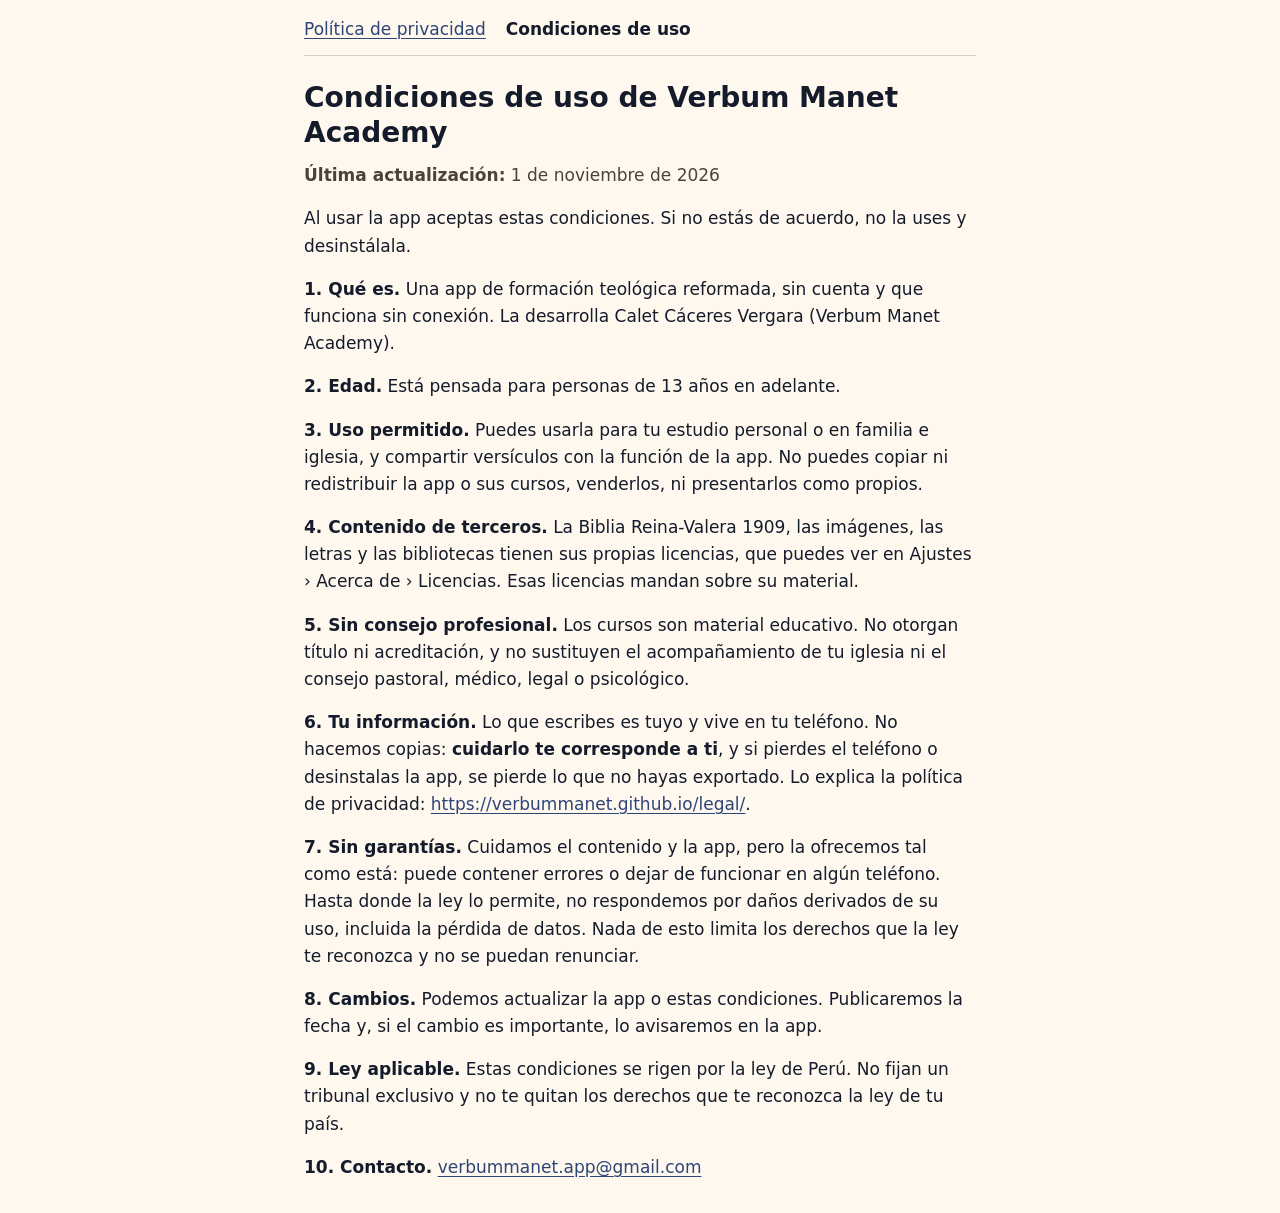
==== condiciones.html @ 3426b62d "Política de privacidad y condiciones de uso Sitio estático generado, sin JavaScript ni recursos de t" ====
<!doctype html>
<html lang="es">
<head>
<meta charset="utf-8">
<meta http-equiv="Content-Security-Policy" content="default-src 'none'; style-src 'self'; base-uri 'none'; form-action 'none'">
<meta name="referrer" content="no-referrer">
<meta name="viewport" content="width=device-width, initial-scale=1">
<meta name="color-scheme" content="light dark">
<title>Condiciones de uso · Verbum Manet Academy</title>
<link rel="stylesheet" href="estilo.css">
</head>
<body>
<nav aria-label="Documentos">
<a href="./">Política de privacidad</a>
<a href="condiciones.html" aria-current="page">Condiciones de uso</a>
</nav>
<main>
<h1>Condiciones de uso de Verbum Manet Academy</h1>
<p><strong>Última actualización:</strong> 1 de noviembre de 2026</p>
<p>Al usar la app aceptas estas condiciones. Si no estás de acuerdo, no la uses y desinstálala.</p>
<p><strong>1. Qué es.</strong> Una app de formación teológica reformada, sin cuenta y que funciona sin conexión. La desarrolla Calet Cáceres Vergara (Verbum Manet Academy).</p>
<p><strong>2. Edad.</strong> Está pensada para personas de 13 años en adelante.</p>
<p><strong>3. Uso permitido.</strong> Puedes usarla para tu estudio personal o en familia e iglesia, y compartir versículos con la función de la app. No puedes copiar ni redistribuir la app o sus cursos, venderlos, ni presentarlos como propios.</p>
<p><strong>4. Contenido de terceros.</strong> La Biblia Reina-Valera 1909, las imágenes, las letras y las bibliotecas tienen sus propias licencias, que puedes ver en Ajustes › Acerca de › Licencias. Esas licencias mandan sobre su material.</p>
<p><strong>5. Sin consejo profesional.</strong> Los cursos son material educativo. No otorgan título ni acreditación, y no sustituyen el acompañamiento de tu iglesia ni el consejo pastoral, médico, legal o psicológico.</p>
<p><strong>6. Tu información.</strong> Lo que escribes es tuyo y vive en tu teléfono. No hacemos copias: <strong>cuidarlo te corresponde a ti</strong>, y si pierdes el teléfono o desinstalas la app, se pierde lo que no hayas exportado. Lo explica la política de privacidad: <a href="./">https://verbummanet.github.io/legal/</a>.</p>
<p><strong>7. Sin garantías.</strong> Cuidamos el contenido y la app, pero la ofrecemos tal como está: puede contener errores o dejar de funcionar en algún teléfono. Hasta donde la ley lo permite, no respondemos por daños derivados de su uso, incluida la pérdida de datos. Nada de esto limita los derechos que la ley te reconozca y no se puedan renunciar.</p>
<p><strong>8. Cambios.</strong> Podemos actualizar la app o estas condiciones. Publicaremos la fecha y, si el cambio es importante, lo avisaremos en la app.</p>
<p><strong>9. Ley aplicable.</strong> Estas condiciones se rigen por la ley de Perú. No fijan un tribunal exclusivo y no te quitan los derechos que te reconozca la ley de tu país.</p>
<p><strong>10. Contacto.</strong> <a href="mailto:verbummanet.app@gmail.com">verbummanet.app@gmail.com</a></p>
</main>
</body>
</html>
---- estilo.css ----
:root {
  color-scheme: light dark;
  --fondo: #fff8ee;
  --texto: #141b2b;
  --suave: #4a4438;
  --enlace: #2e4578;
  --filete: #d8cdb8;
}

@media (prefers-color-scheme: dark) {
  :root {
    --fondo: #0f1626;
    --texto: #eef1f6;
    --suave: #c4c8d2;
    --enlace: #b0c6ff;
    --filete: #3a4560;
  }
}

html {
  -webkit-text-size-adjust: 100%;
  text-size-adjust: 100%;
}

body {
  margin: 0 auto;
  max-width: 42rem;
  padding: 1rem;
  background: var(--fondo);
  color: var(--texto);
  font-family: system-ui, -apple-system, "Segoe UI", Roboto, "Helvetica Neue", Arial, sans-serif;
  font-size: 1.0625rem;
  line-height: 1.6;
  overflow-wrap: break-word;
}

nav {
  display: flex;
  flex-wrap: wrap;
  gap: 0.25rem 1.25rem;
  padding-bottom: 0.75rem;
  border-bottom: 1px solid var(--filete);
}

a {
  color: var(--enlace);
  text-underline-offset: 0.15em;
}

a[aria-current="page"] {
  color: var(--texto);
  font-weight: 700;
  text-decoration: none;
}

a:focus-visible {
  outline: 2px solid currentColor;
  outline-offset: 2px;
}

h1 {
  margin: 1.5rem 0 0.75rem;
  font-size: 1.75rem;
  line-height: 1.25;
}

h2 {
  margin: 2rem 0 0.5rem;
  font-size: 1.25rem;
  line-height: 1.3;
}

p,
ul {
  margin: 0 0 1rem;
}

ul {
  padding-left: 1.25rem;
}

li {
  margin-bottom: 0.5rem;
}

main > p:first-of-type {
  color: var(--suave);
}
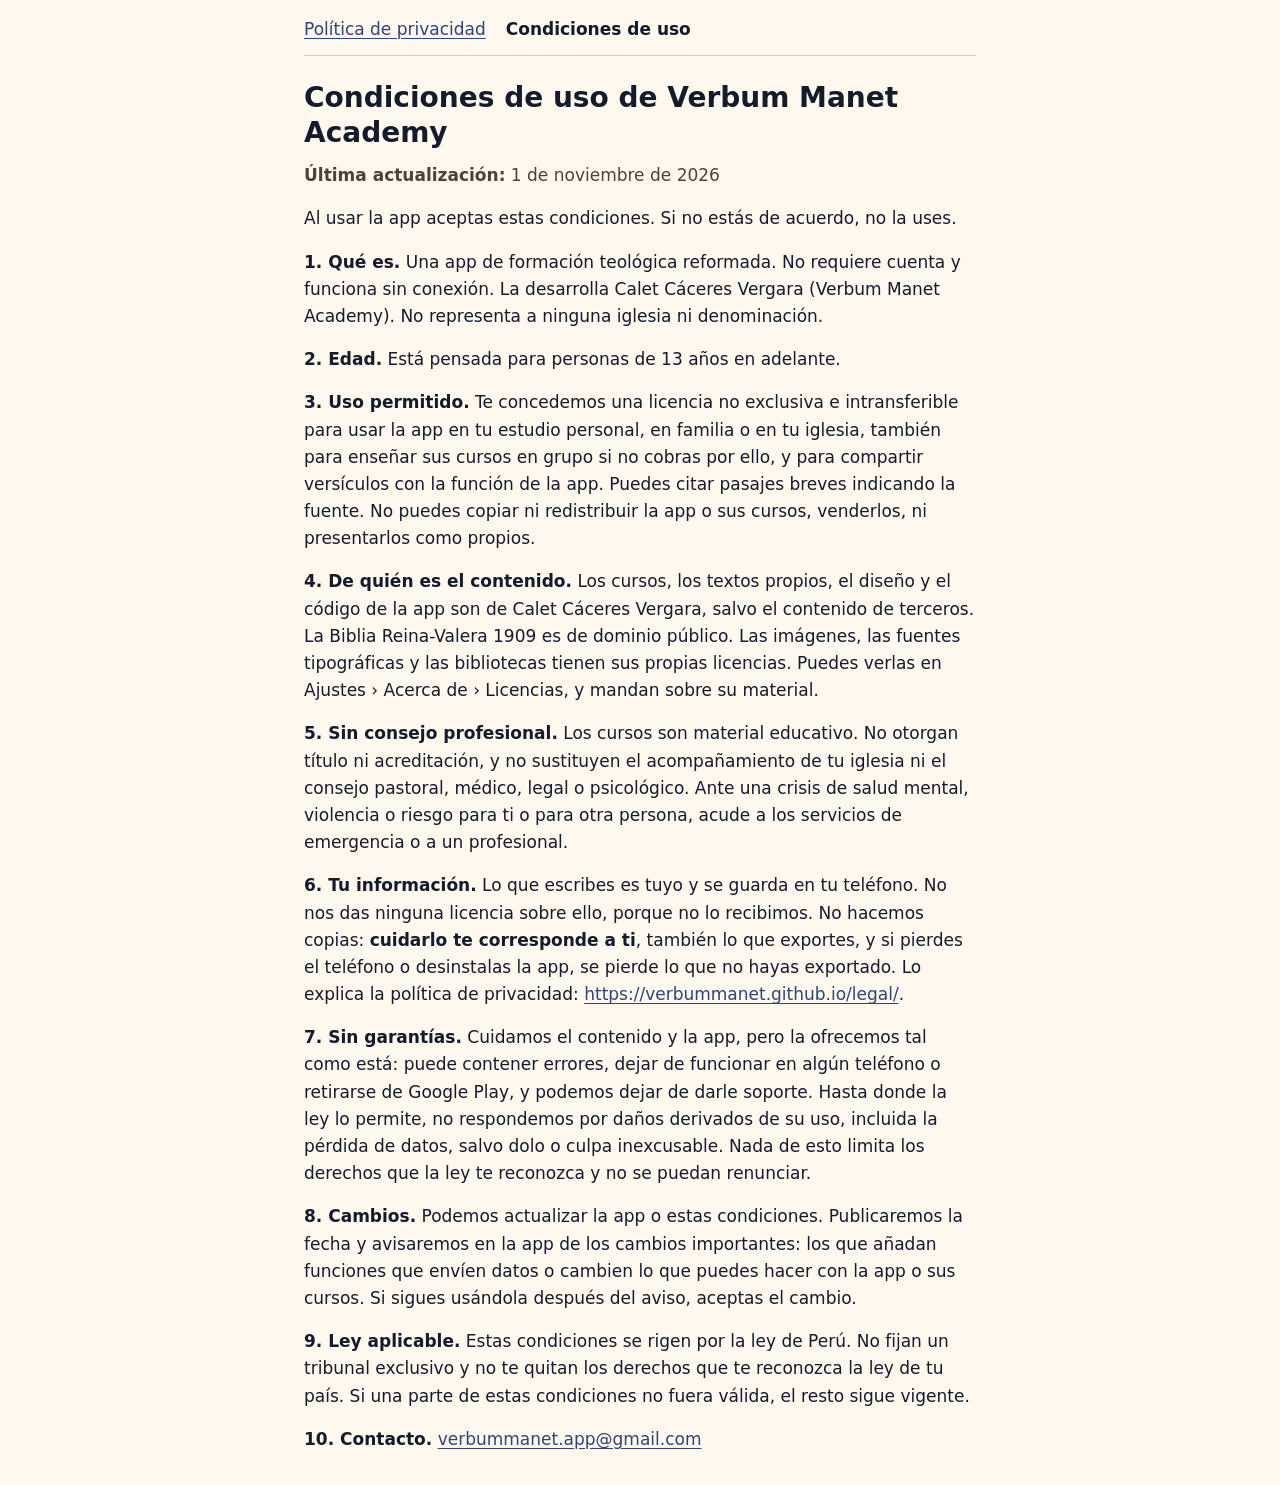
==== commit 3fccd0ba: "Corrige la política y las condiciones tras revisarlas Co-Authored-By: Claude Opus 5.5 <noreply@anthr" ====
--- a/condiciones.html
+++ b/condiciones.html
@@ -17,16 +17,16 @@
 <main>
 <h1>Condiciones de uso de Verbum Manet Academy</h1>
 <p><strong>Última actualización:</strong> 1 de noviembre de 2026</p>
-<p>Al usar la app aceptas estas condiciones. Si no estás de acuerdo, no la uses y desinstálala.</p>
-<p><strong>1. Qué es.</strong> Una app de formación teológica reformada, sin cuenta y que funciona sin conexión. La desarrolla Calet Cáceres Vergara (Verbum Manet Academy).</p>
+<p>Al usar la app aceptas estas condiciones. Si no estás de acuerdo, no la uses.</p>
+<p><strong>1. Qué es.</strong> Una app de formación teológica reformada. No requiere cuenta y funciona sin conexión. La desarrolla Calet Cáceres Vergara (Verbum Manet Academy). No representa a ninguna iglesia ni denominación.</p>
 <p><strong>2. Edad.</strong> Está pensada para personas de 13 años en adelante.</p>
-<p><strong>3. Uso permitido.</strong> Puedes usarla para tu estudio personal o en familia e iglesia, y compartir versículos con la función de la app. No puedes copiar ni redistribuir la app o sus cursos, venderlos, ni presentarlos como propios.</p>
-<p><strong>4. Contenido de terceros.</strong> La Biblia Reina-Valera 1909, las imágenes, las letras y las bibliotecas tienen sus propias licencias, que puedes ver en Ajustes › Acerca de › Licencias. Esas licencias mandan sobre su material.</p>
-<p><strong>5. Sin consejo profesional.</strong> Los cursos son material educativo. No otorgan título ni acreditación, y no sustituyen el acompañamiento de tu iglesia ni el consejo pastoral, médico, legal o psicológico.</p>
-<p><strong>6. Tu información.</strong> Lo que escribes es tuyo y vive en tu teléfono. No hacemos copias: <strong>cuidarlo te corresponde a ti</strong>, y si pierdes el teléfono o desinstalas la app, se pierde lo que no hayas exportado. Lo explica la política de privacidad: <a href="./">https://verbummanet.github.io/legal/</a>.</p>
-<p><strong>7. Sin garantías.</strong> Cuidamos el contenido y la app, pero la ofrecemos tal como está: puede contener errores o dejar de funcionar en algún teléfono. Hasta donde la ley lo permite, no respondemos por daños derivados de su uso, incluida la pérdida de datos. Nada de esto limita los derechos que la ley te reconozca y no se puedan renunciar.</p>
-<p><strong>8. Cambios.</strong> Podemos actualizar la app o estas condiciones. Publicaremos la fecha y, si el cambio es importante, lo avisaremos en la app.</p>
-<p><strong>9. Ley aplicable.</strong> Estas condiciones se rigen por la ley de Perú. No fijan un tribunal exclusivo y no te quitan los derechos que te reconozca la ley de tu país.</p>
+<p><strong>3. Uso permitido.</strong> Te concedemos una licencia no exclusiva e intransferible para usar la app en tu estudio personal, en familia o en tu iglesia, también para enseñar sus cursos en grupo si no cobras por ello, y para compartir versículos con la función de la app. Puedes citar pasajes breves indicando la fuente. No puedes copiar ni redistribuir la app o sus cursos, venderlos, ni presentarlos como propios.</p>
+<p><strong>4. De quién es el contenido.</strong> Los cursos, los textos propios, el diseño y el código de la app son de Calet Cáceres Vergara, salvo el contenido de terceros. La Biblia Reina-Valera 1909 es de dominio público. Las imágenes, las fuentes tipográficas y las bibliotecas tienen sus propias licencias. Puedes verlas en Ajustes › Acerca de › Licencias, y mandan sobre su material.</p>
+<p><strong>5. Sin consejo profesional.</strong> Los cursos son material educativo. No otorgan título ni acreditación, y no sustituyen el acompañamiento de tu iglesia ni el consejo pastoral, médico, legal o psicológico. Ante una crisis de salud mental, violencia o riesgo para ti o para otra persona, acude a los servicios de emergencia o a un profesional.</p>
+<p><strong>6. Tu información.</strong> Lo que escribes es tuyo y se guarda en tu teléfono. No nos das ninguna licencia sobre ello, porque no lo recibimos. No hacemos copias: <strong>cuidarlo te corresponde a ti</strong>, también lo que exportes, y si pierdes el teléfono o desinstalas la app, se pierde lo que no hayas exportado. Lo explica la política de privacidad: <a href="./">https://verbummanet.github.io/legal/</a>.</p>
+<p><strong>7. Sin garantías.</strong> Cuidamos el contenido y la app, pero la ofrecemos tal como está: puede contener errores, dejar de funcionar en algún teléfono o retirarse de Google Play, y podemos dejar de darle soporte. Hasta donde la ley lo permite, no respondemos por daños derivados de su uso, incluida la pérdida de datos, salvo dolo o culpa inexcusable. Nada de esto limita los derechos que la ley te reconozca y no se puedan renunciar.</p>
+<p><strong>8. Cambios.</strong> Podemos actualizar la app o estas condiciones. Publicaremos la fecha y avisaremos en la app de los cambios importantes: los que añadan funciones que envíen datos o cambien lo que puedes hacer con la app o sus cursos. Si sigues usándola después del aviso, aceptas el cambio.</p>
+<p><strong>9. Ley aplicable.</strong> Estas condiciones se rigen por la ley de Perú. No fijan un tribunal exclusivo y no te quitan los derechos que te reconozca la ley de tu país. Si una parte de estas condiciones no fuera válida, el resto sigue vigente.</p>
 <p><strong>10. Contacto.</strong> <a href="mailto:verbummanet.app@gmail.com">verbummanet.app@gmail.com</a></p>
 </main>
 </body>
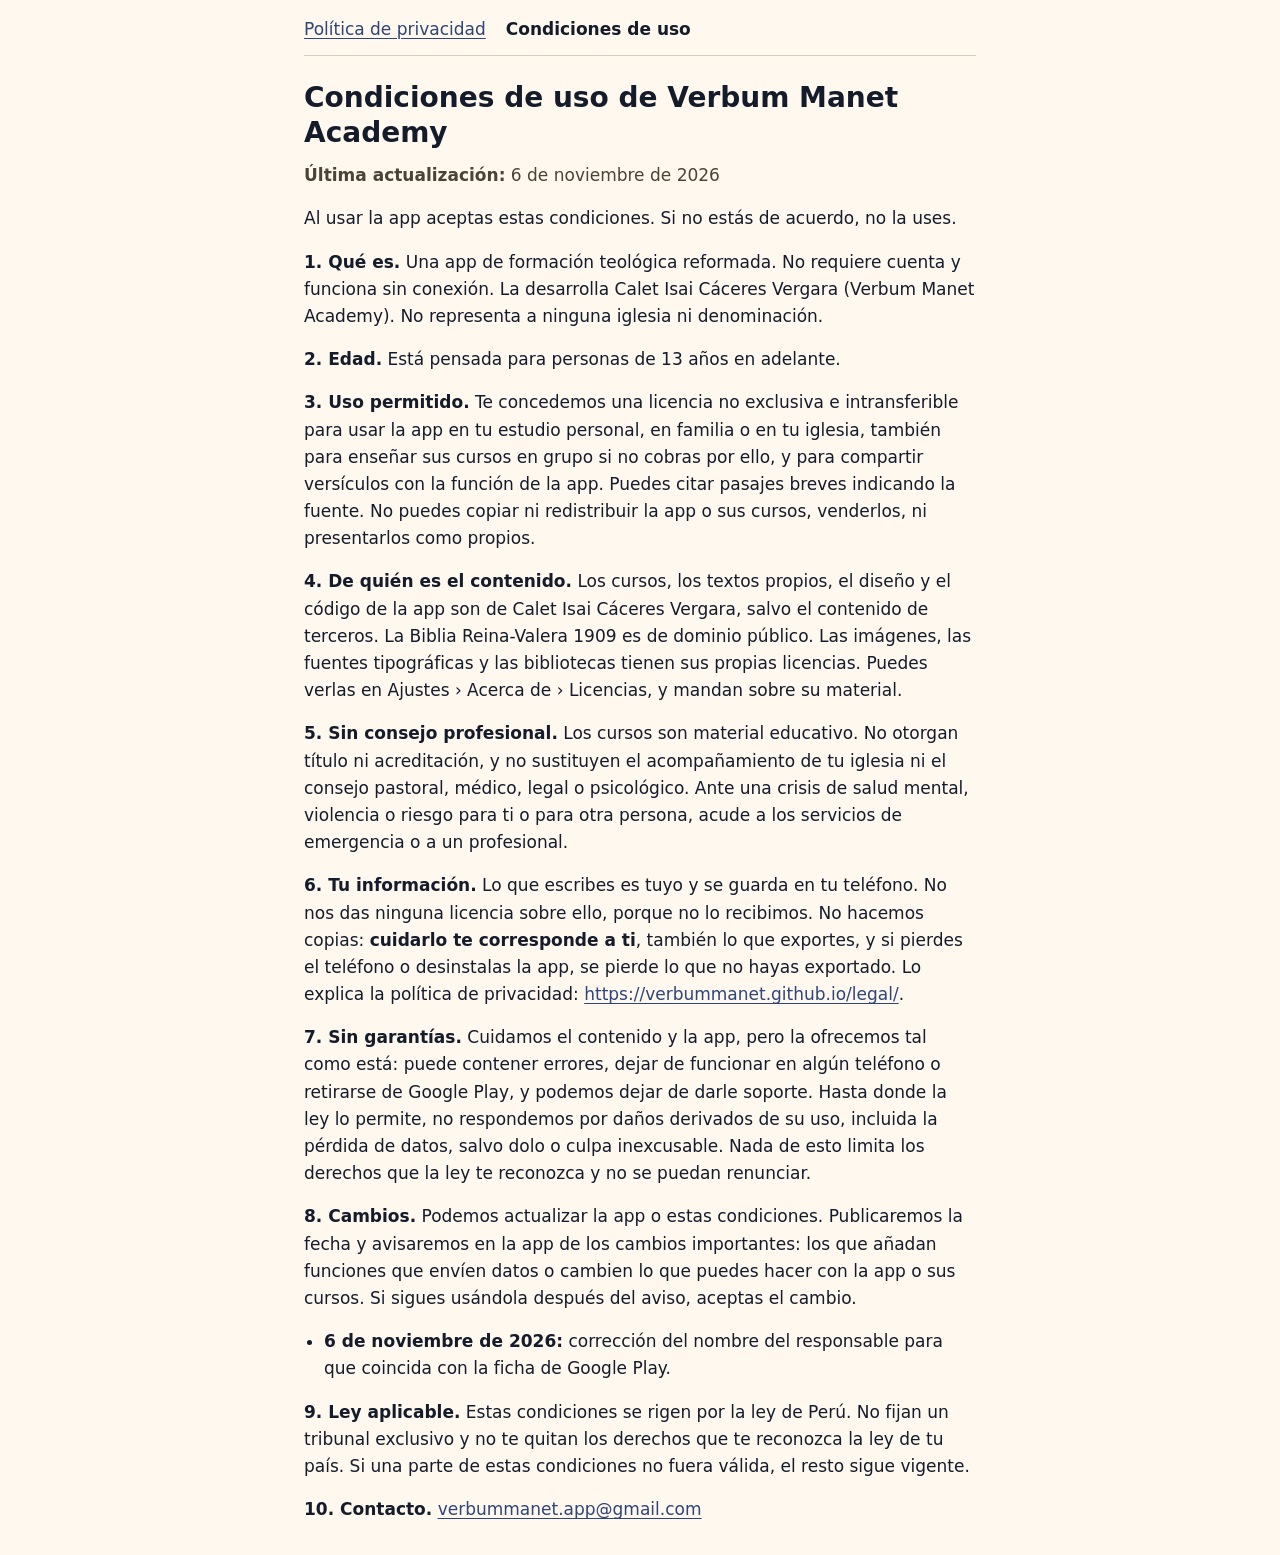
==== commit 6d8bea85: "Corrige el nombre del responsable para que coincida con la ficha de Google Play Calet Isai Cáceres V" ====
--- a/condiciones.html
+++ b/condiciones.html
@@ -16,16 +16,19 @@
 </nav>
 <main>
 <h1>Condiciones de uso de Verbum Manet Academy</h1>
-<p><strong>Última actualización:</strong> 1 de noviembre de 2026</p>
+<p><strong>Última actualización:</strong> 6 de noviembre de 2026</p>
 <p>Al usar la app aceptas estas condiciones. Si no estás de acuerdo, no la uses.</p>
-<p><strong>1. Qué es.</strong> Una app de formación teológica reformada. No requiere cuenta y funciona sin conexión. La desarrolla Calet Cáceres Vergara (Verbum Manet Academy). No representa a ninguna iglesia ni denominación.</p>
+<p><strong>1. Qué es.</strong> Una app de formación teológica reformada. No requiere cuenta y funciona sin conexión. La desarrolla Calet Isai Cáceres Vergara (Verbum Manet Academy). No representa a ninguna iglesia ni denominación.</p>
 <p><strong>2. Edad.</strong> Está pensada para personas de 13 años en adelante.</p>
 <p><strong>3. Uso permitido.</strong> Te concedemos una licencia no exclusiva e intransferible para usar la app en tu estudio personal, en familia o en tu iglesia, también para enseñar sus cursos en grupo si no cobras por ello, y para compartir versículos con la función de la app. Puedes citar pasajes breves indicando la fuente. No puedes copiar ni redistribuir la app o sus cursos, venderlos, ni presentarlos como propios.</p>
-<p><strong>4. De quién es el contenido.</strong> Los cursos, los textos propios, el diseño y el código de la app son de Calet Cáceres Vergara, salvo el contenido de terceros. La Biblia Reina-Valera 1909 es de dominio público. Las imágenes, las fuentes tipográficas y las bibliotecas tienen sus propias licencias. Puedes verlas en Ajustes › Acerca de › Licencias, y mandan sobre su material.</p>
+<p><strong>4. De quién es el contenido.</strong> Los cursos, los textos propios, el diseño y el código de la app son de Calet Isai Cáceres Vergara, salvo el contenido de terceros. La Biblia Reina-Valera 1909 es de dominio público. Las imágenes, las fuentes tipográficas y las bibliotecas tienen sus propias licencias. Puedes verlas en Ajustes › Acerca de › Licencias, y mandan sobre su material.</p>
 <p><strong>5. Sin consejo profesional.</strong> Los cursos son material educativo. No otorgan título ni acreditación, y no sustituyen el acompañamiento de tu iglesia ni el consejo pastoral, médico, legal o psicológico. Ante una crisis de salud mental, violencia o riesgo para ti o para otra persona, acude a los servicios de emergencia o a un profesional.</p>
 <p><strong>6. Tu información.</strong> Lo que escribes es tuyo y se guarda en tu teléfono. No nos das ninguna licencia sobre ello, porque no lo recibimos. No hacemos copias: <strong>cuidarlo te corresponde a ti</strong>, también lo que exportes, y si pierdes el teléfono o desinstalas la app, se pierde lo que no hayas exportado. Lo explica la política de privacidad: <a href="./">https://verbummanet.github.io/legal/</a>.</p>
 <p><strong>7. Sin garantías.</strong> Cuidamos el contenido y la app, pero la ofrecemos tal como está: puede contener errores, dejar de funcionar en algún teléfono o retirarse de Google Play, y podemos dejar de darle soporte. Hasta donde la ley lo permite, no respondemos por daños derivados de su uso, incluida la pérdida de datos, salvo dolo o culpa inexcusable. Nada de esto limita los derechos que la ley te reconozca y no se puedan renunciar.</p>
 <p><strong>8. Cambios.</strong> Podemos actualizar la app o estas condiciones. Publicaremos la fecha y avisaremos en la app de los cambios importantes: los que añadan funciones que envíen datos o cambien lo que puedes hacer con la app o sus cursos. Si sigues usándola después del aviso, aceptas el cambio.</p>
+<ul>
+<li><strong>6 de noviembre de 2026:</strong> corrección del nombre del responsable para que coincida con la ficha de Google Play.</li>
+</ul>
 <p><strong>9. Ley aplicable.</strong> Estas condiciones se rigen por la ley de Perú. No fijan un tribunal exclusivo y no te quitan los derechos que te reconozca la ley de tu país. Si una parte de estas condiciones no fuera válida, el resto sigue vigente.</p>
 <p><strong>10. Contacto.</strong> <a href="mailto:verbummanet.app@gmail.com">verbummanet.app@gmail.com</a></p>
 </main>
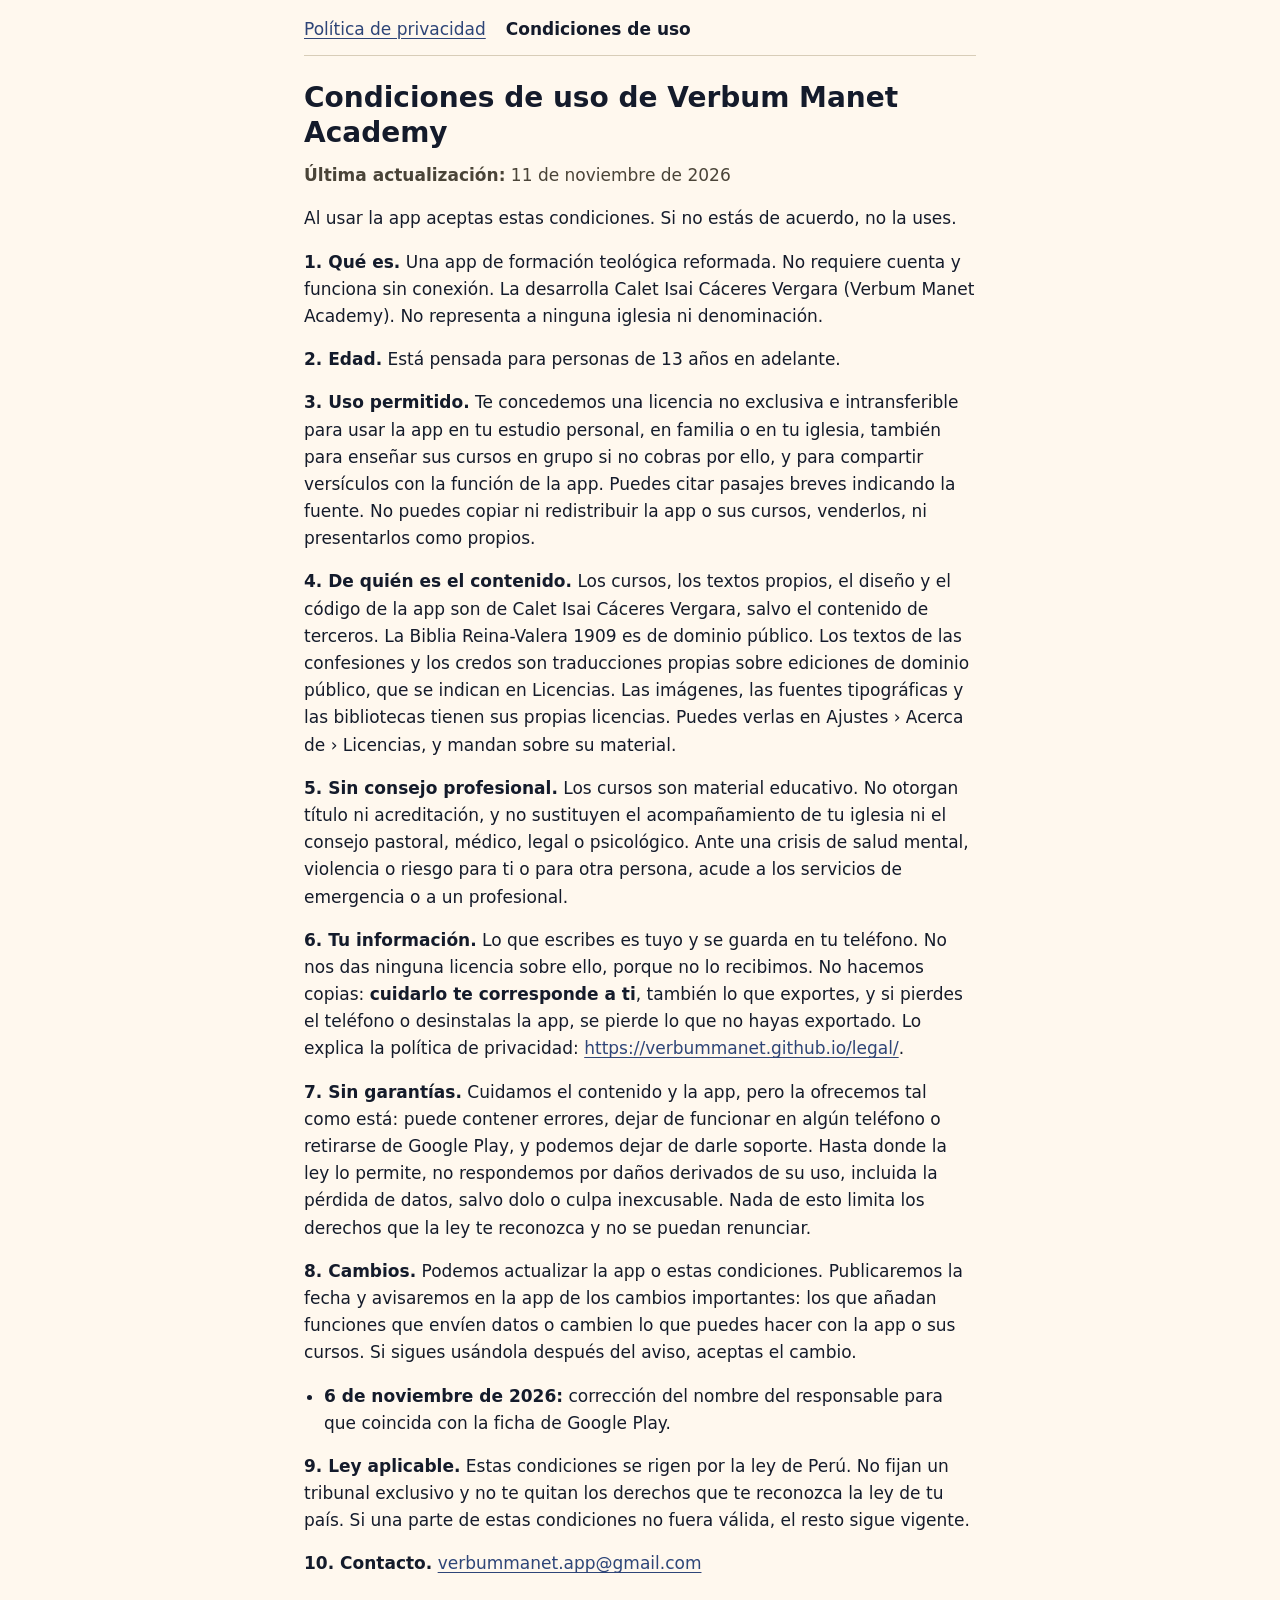
==== commit c4ee4903: "Condiciones: los textos confesionales son traducciones propias sobre ediciones de dominio público" ====
--- a/condiciones.html
+++ b/condiciones.html
@@ -16,12 +16,12 @@
 </nav>
 <main>
 <h1>Condiciones de uso de Verbum Manet Academy</h1>
-<p><strong>Última actualización:</strong> 6 de noviembre de 2026</p>
+<p><strong>Última actualización:</strong> 11 de noviembre de 2026</p>
 <p>Al usar la app aceptas estas condiciones. Si no estás de acuerdo, no la uses.</p>
 <p><strong>1. Qué es.</strong> Una app de formación teológica reformada. No requiere cuenta y funciona sin conexión. La desarrolla Calet Isai Cáceres Vergara (Verbum Manet Academy). No representa a ninguna iglesia ni denominación.</p>
 <p><strong>2. Edad.</strong> Está pensada para personas de 13 años en adelante.</p>
 <p><strong>3. Uso permitido.</strong> Te concedemos una licencia no exclusiva e intransferible para usar la app en tu estudio personal, en familia o en tu iglesia, también para enseñar sus cursos en grupo si no cobras por ello, y para compartir versículos con la función de la app. Puedes citar pasajes breves indicando la fuente. No puedes copiar ni redistribuir la app o sus cursos, venderlos, ni presentarlos como propios.</p>
-<p><strong>4. De quién es el contenido.</strong> Los cursos, los textos propios, el diseño y el código de la app son de Calet Isai Cáceres Vergara, salvo el contenido de terceros. La Biblia Reina-Valera 1909 es de dominio público. Las imágenes, las fuentes tipográficas y las bibliotecas tienen sus propias licencias. Puedes verlas en Ajustes › Acerca de › Licencias, y mandan sobre su material.</p>
+<p><strong>4. De quién es el contenido.</strong> Los cursos, los textos propios, el diseño y el código de la app son de Calet Isai Cáceres Vergara, salvo el contenido de terceros. La Biblia Reina-Valera 1909 es de dominio público. Los textos de las confesiones y los credos son traducciones propias sobre ediciones de dominio público, que se indican en Licencias. Las imágenes, las fuentes tipográficas y las bibliotecas tienen sus propias licencias. Puedes verlas en Ajustes › Acerca de › Licencias, y mandan sobre su material.</p>
 <p><strong>5. Sin consejo profesional.</strong> Los cursos son material educativo. No otorgan título ni acreditación, y no sustituyen el acompañamiento de tu iglesia ni el consejo pastoral, médico, legal o psicológico. Ante una crisis de salud mental, violencia o riesgo para ti o para otra persona, acude a los servicios de emergencia o a un profesional.</p>
 <p><strong>6. Tu información.</strong> Lo que escribes es tuyo y se guarda en tu teléfono. No nos das ninguna licencia sobre ello, porque no lo recibimos. No hacemos copias: <strong>cuidarlo te corresponde a ti</strong>, también lo que exportes, y si pierdes el teléfono o desinstalas la app, se pierde lo que no hayas exportado. Lo explica la política de privacidad: <a href="./">https://verbummanet.github.io/legal/</a>.</p>
 <p><strong>7. Sin garantías.</strong> Cuidamos el contenido y la app, pero la ofrecemos tal como está: puede contener errores, dejar de funcionar en algún teléfono o retirarse de Google Play, y podemos dejar de darle soporte. Hasta donde la ley lo permite, no respondemos por daños derivados de su uso, incluida la pérdida de datos, salvo dolo o culpa inexcusable. Nada de esto limita los derechos que la ley te reconozca y no se puedan renunciar.</p>
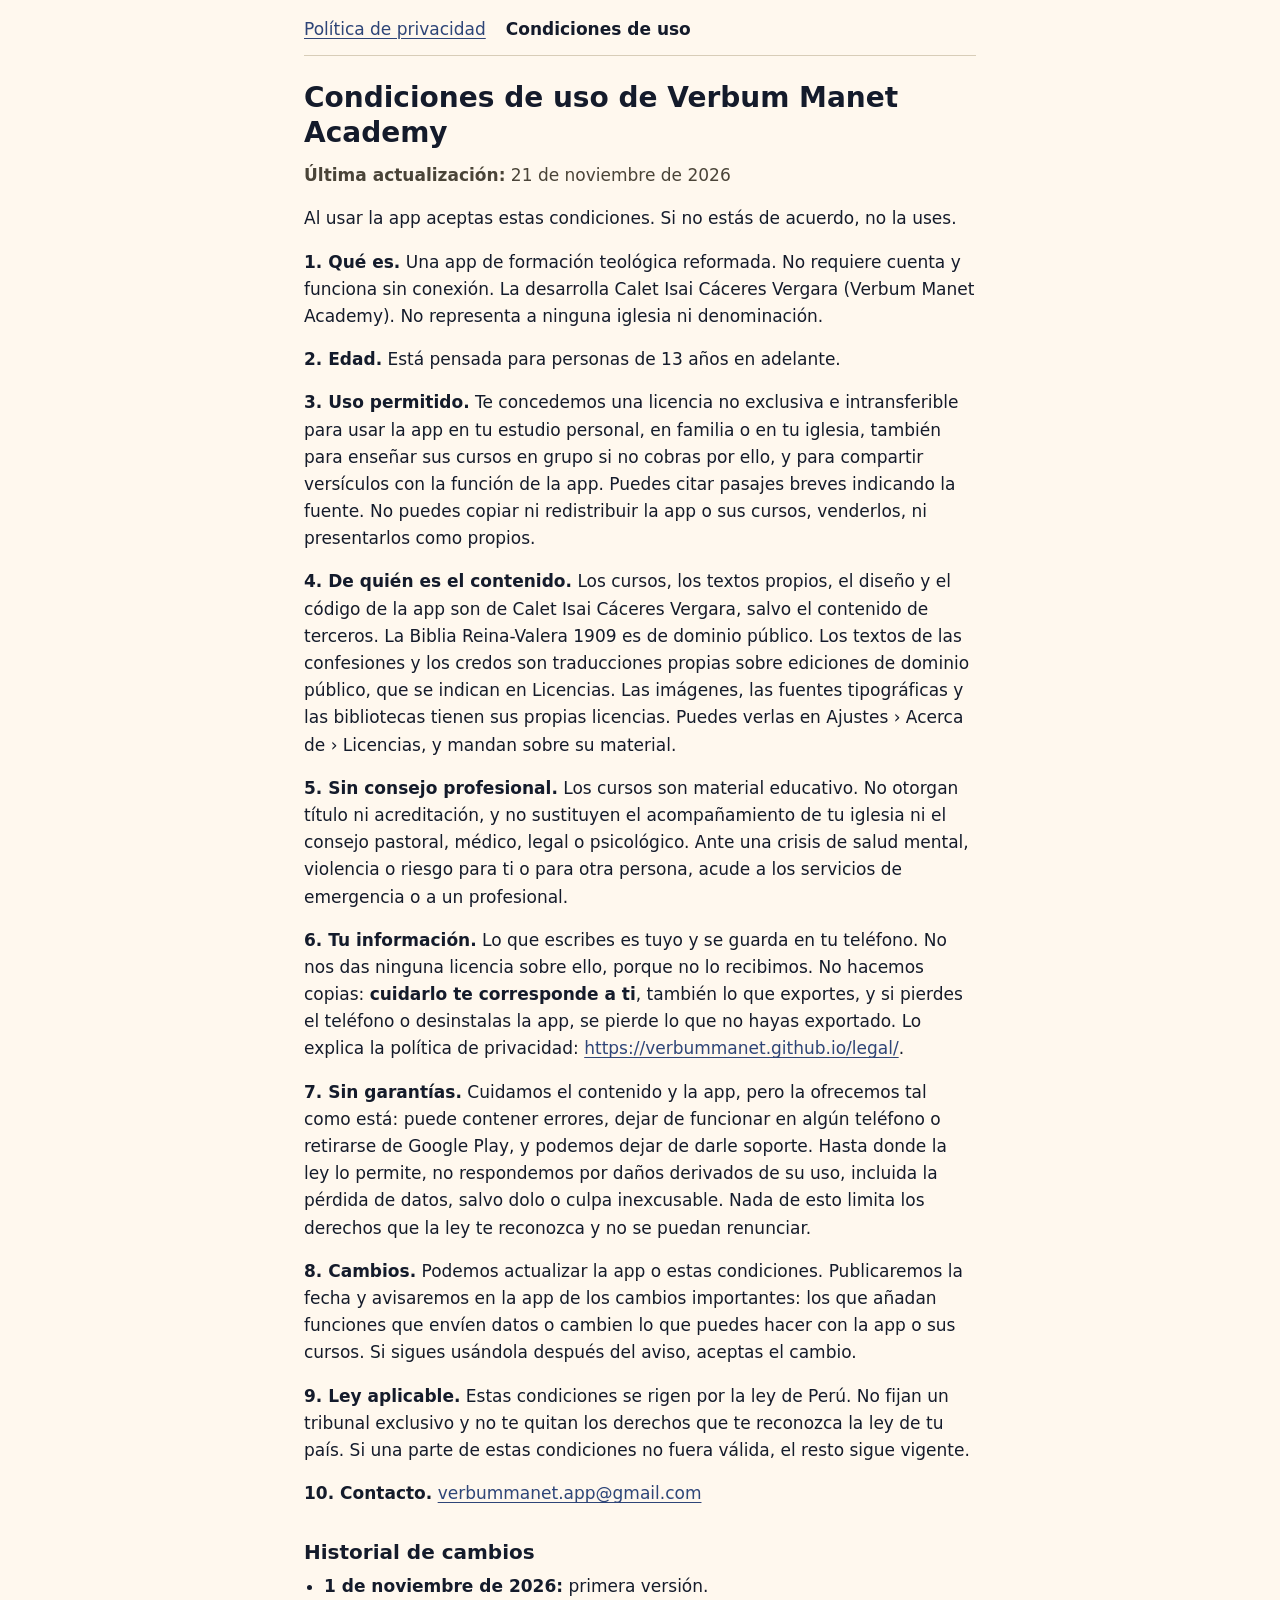
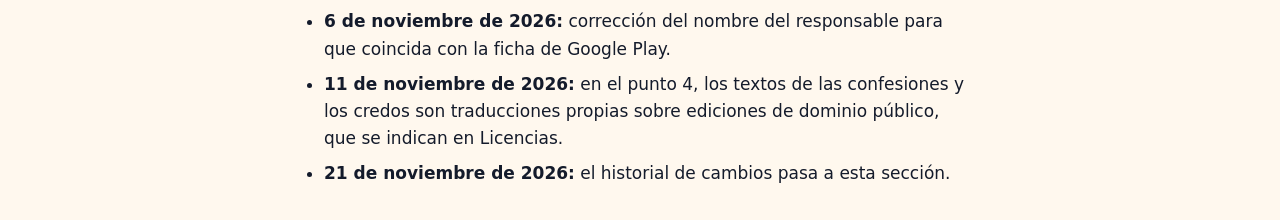
==== commit 2f993006: "Condiciones con historial de cambios propio; la política dice desde qué versión se aplica - Condicio" ====
--- a/condiciones.html
+++ b/condiciones.html
@@ -16,7 +16,7 @@
 </nav>
 <main>
 <h1>Condiciones de uso de Verbum Manet Academy</h1>
-<p><strong>Última actualización:</strong> 11 de noviembre de 2026</p>
+<p><strong>Última actualización:</strong> 21 de noviembre de 2026</p>
 <p>Al usar la app aceptas estas condiciones. Si no estás de acuerdo, no la uses.</p>
 <p><strong>1. Qué es.</strong> Una app de formación teológica reformada. No requiere cuenta y funciona sin conexión. La desarrolla Calet Isai Cáceres Vergara (Verbum Manet Academy). No representa a ninguna iglesia ni denominación.</p>
 <p><strong>2. Edad.</strong> Está pensada para personas de 13 años en adelante.</p>
@@ -26,11 +26,15 @@
 <p><strong>6. Tu información.</strong> Lo que escribes es tuyo y se guarda en tu teléfono. No nos das ninguna licencia sobre ello, porque no lo recibimos. No hacemos copias: <strong>cuidarlo te corresponde a ti</strong>, también lo que exportes, y si pierdes el teléfono o desinstalas la app, se pierde lo que no hayas exportado. Lo explica la política de privacidad: <a href="./">https://verbummanet.github.io/legal/</a>.</p>
 <p><strong>7. Sin garantías.</strong> Cuidamos el contenido y la app, pero la ofrecemos tal como está: puede contener errores, dejar de funcionar en algún teléfono o retirarse de Google Play, y podemos dejar de darle soporte. Hasta donde la ley lo permite, no respondemos por daños derivados de su uso, incluida la pérdida de datos, salvo dolo o culpa inexcusable. Nada de esto limita los derechos que la ley te reconozca y no se puedan renunciar.</p>
 <p><strong>8. Cambios.</strong> Podemos actualizar la app o estas condiciones. Publicaremos la fecha y avisaremos en la app de los cambios importantes: los que añadan funciones que envíen datos o cambien lo que puedes hacer con la app o sus cursos. Si sigues usándola después del aviso, aceptas el cambio.</p>
-<ul>
-<li><strong>6 de noviembre de 2026:</strong> corrección del nombre del responsable para que coincida con la ficha de Google Play.</li>
-</ul>
 <p><strong>9. Ley aplicable.</strong> Estas condiciones se rigen por la ley de Perú. No fijan un tribunal exclusivo y no te quitan los derechos que te reconozca la ley de tu país. Si una parte de estas condiciones no fuera válida, el resto sigue vigente.</p>
 <p><strong>10. Contacto.</strong> <a href="mailto:verbummanet.app@gmail.com">verbummanet.app@gmail.com</a></p>
+<h2>Historial de cambios</h2>
+<ul>
+<li><strong>1 de noviembre de 2026:</strong> primera versión.</li>
+<li><strong>6 de noviembre de 2026:</strong> corrección del nombre del responsable para que coincida con la ficha de Google Play.</li>
+<li><strong>11 de noviembre de 2026:</strong> en el punto 4, los textos de las confesiones y los credos son traducciones propias sobre ediciones de dominio público, que se indican en Licencias.</li>
+<li><strong>21 de noviembre de 2026:</strong> el historial de cambios pasa a esta sección.</li>
+</ul>
 </main>
 </body>
 </html>
